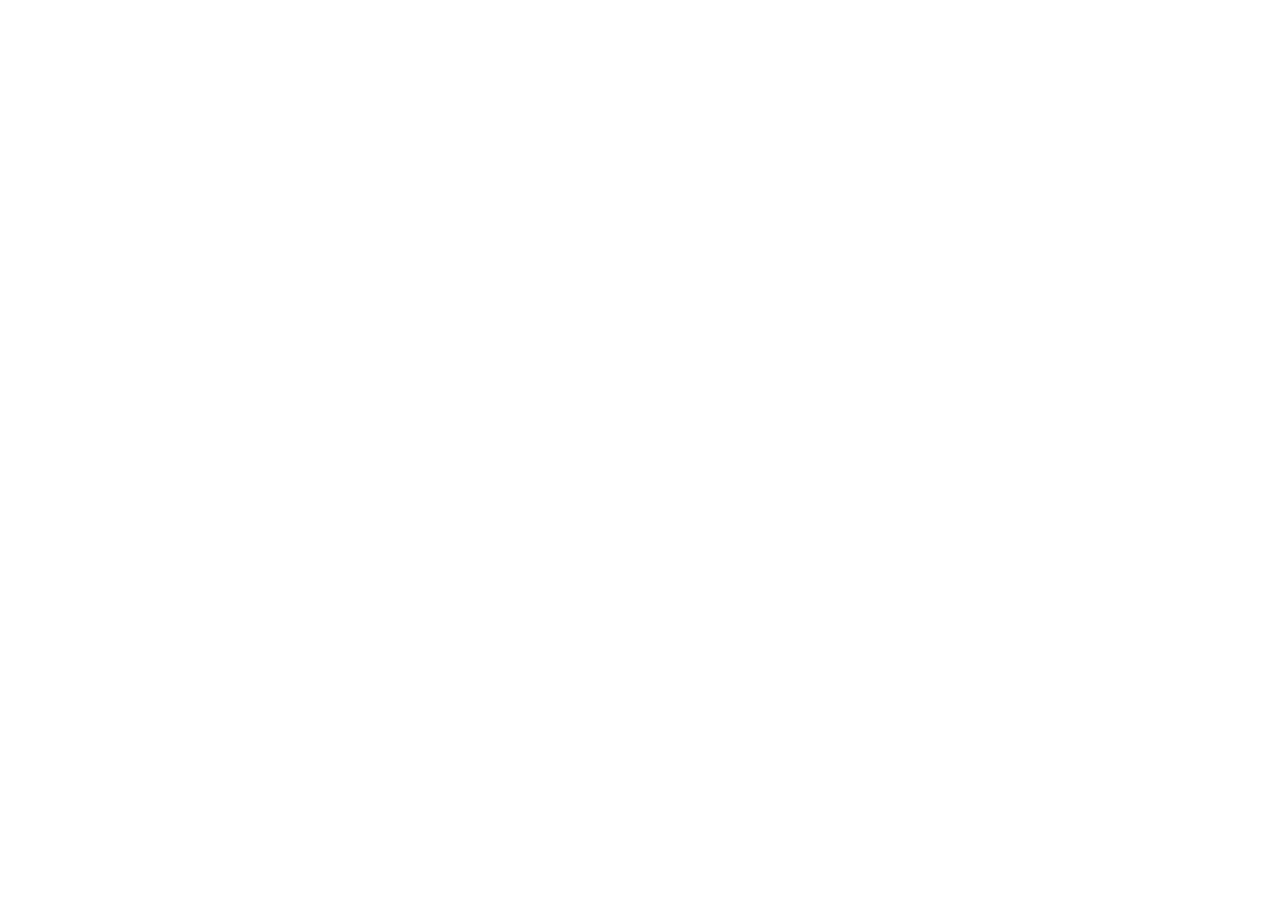
==== index.html @ d81db45f "Initial commit: Setup struktur folder awal" ====
<!DOCTYPE html>
<html lang="en">
<head>
    <meta charset="UTF-8">
    <meta name="viewport" content="width=device-width, initial-scale=1.0">
    <title>OMAH OUTDOOR</title>
</head>
<body>
    
</body>
</html>
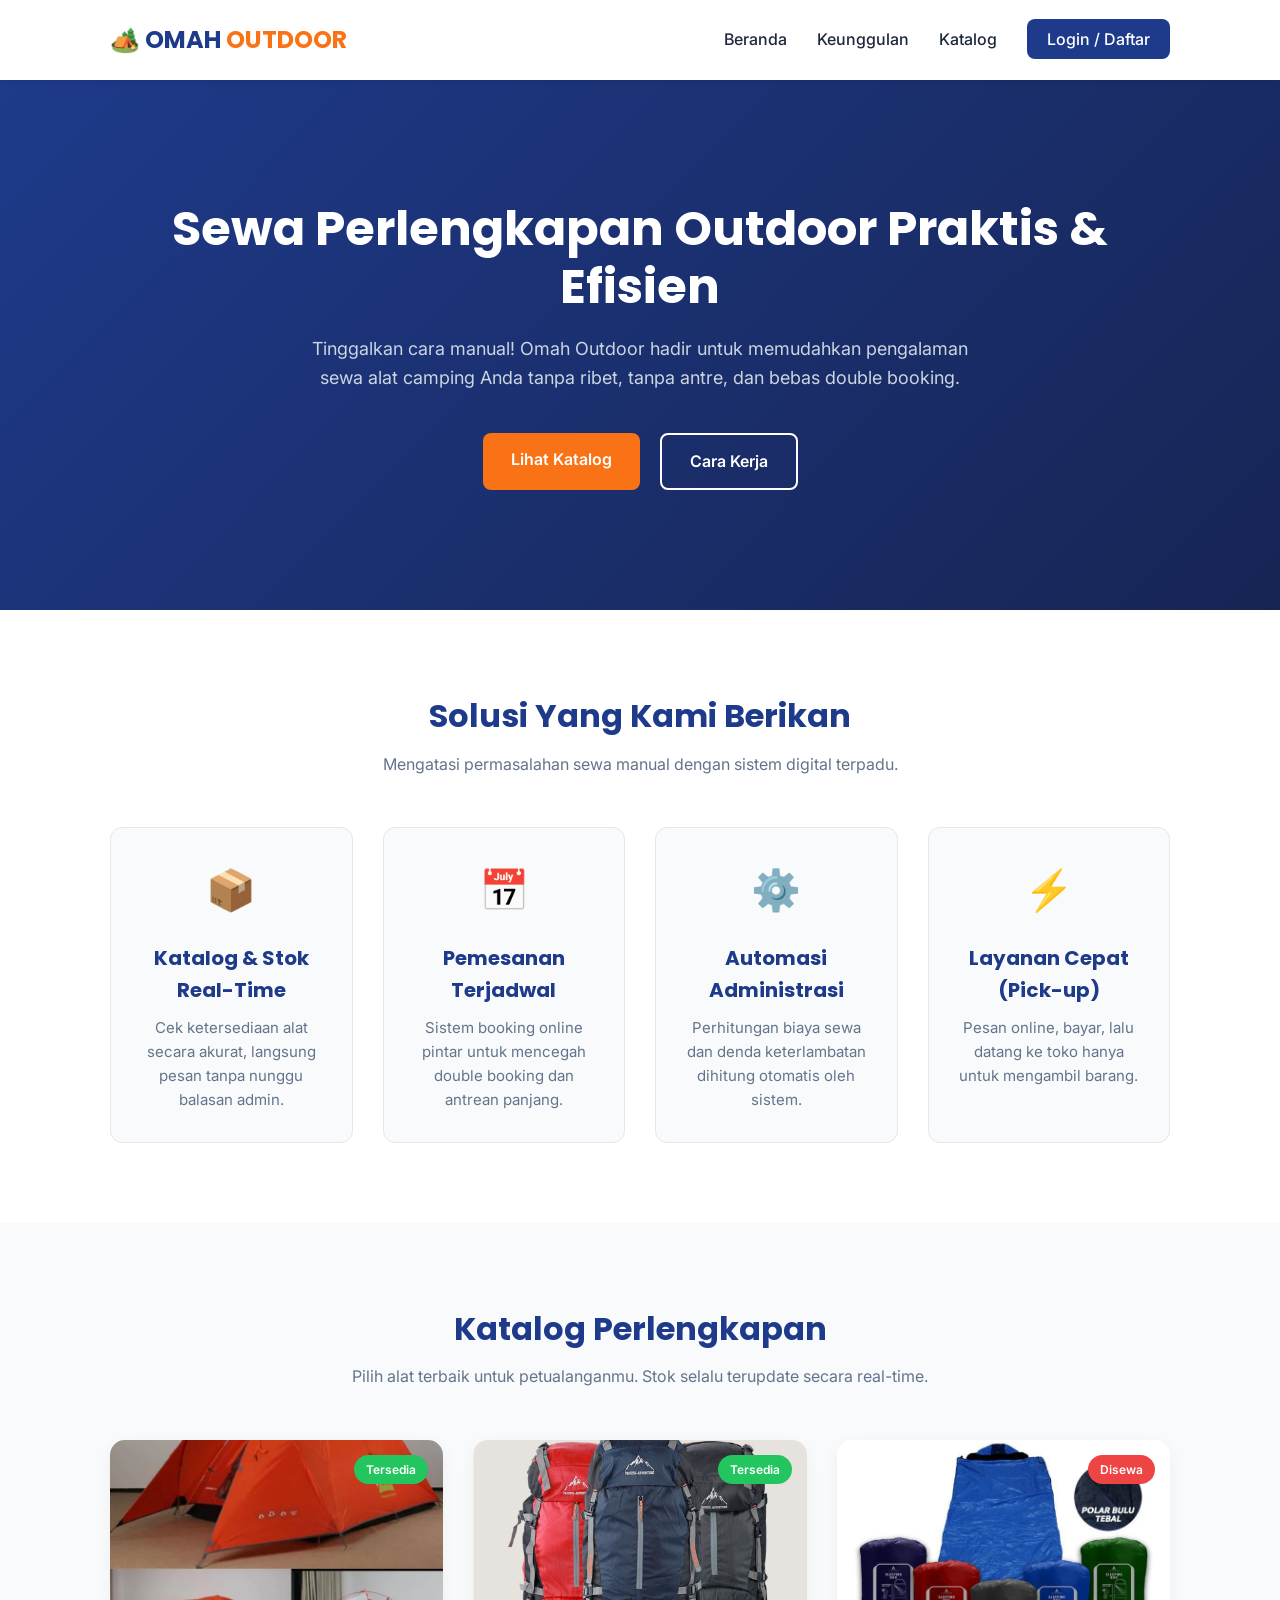
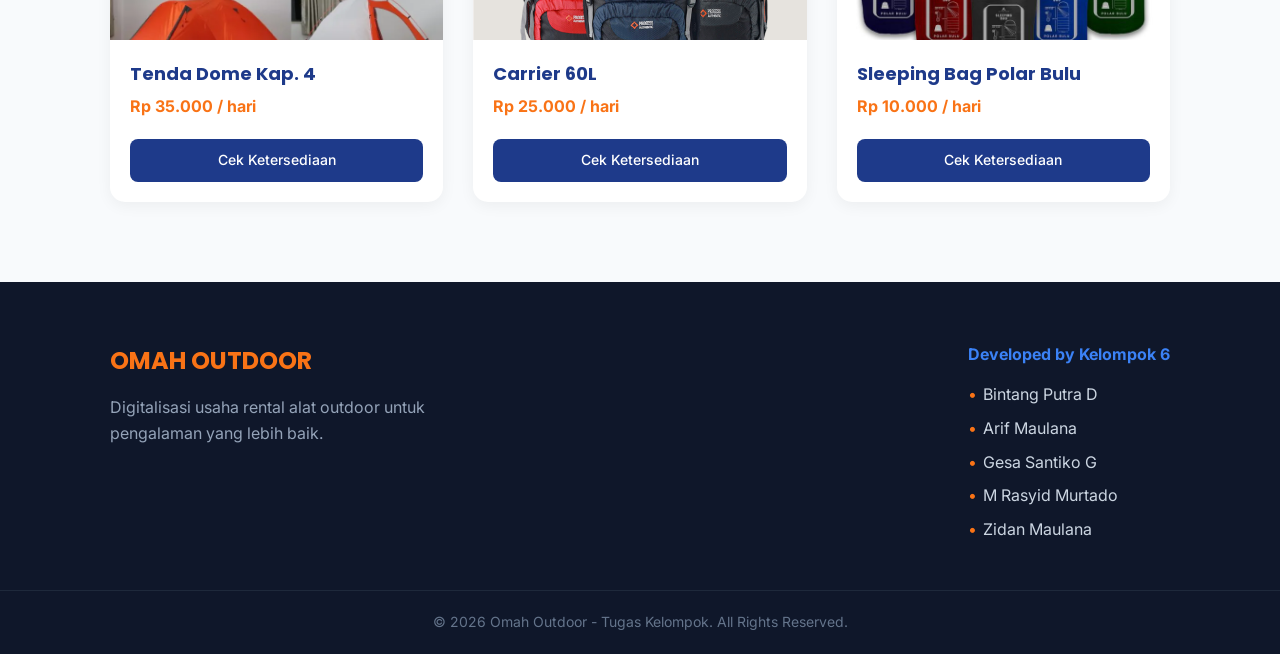
==== commit dbcda45c: "Menyelesaikan struktur utama Landing Page, CSS, dan form Login/Daftar,katalog Perlengkapan" ====
--- a/index.html
+++ b/index.html
@@ -1,11 +1,137 @@
 <!DOCTYPE html>
-<html lang="en">
+<html lang="id">
 <head>
     <meta charset="UTF-8">
     <meta name="viewport" content="width=device-width, initial-scale=1.0">
-    <title>OMAH OUTDOOR</title>
+    <title>Omah Outdoor | Sewa Alat Mudah & Cepat</title>
+    <link rel="stylesheet" href="assets/css/style.css">
+    <link href="https://fonts.googleapis.com/css2?family=Inter:wght@400;500&family=Poppins:wght@600;700&display=swap" rel="stylesheet">
 </head>
 <body>
-    
+
+    <nav class="navbar">
+        <div class="container nav-wrapper">
+            <a href="index.html" class="logo">🏕️ OMAH <span>OUTDOOR</span></a>
+            <ul class="nav-links">
+                <li><a href="#beranda">Beranda</a></li>
+                <li><a href="#solusi">Keunggulan</a></li>
+                <li><a href="#katalog">Katalog</a></li>
+                <li><a href="login.html" class="btn-login">Login / Daftar</a></li>
+            </ul>
+        </div>
+    </nav>
+
+    <header id="beranda" class="hero">
+        <div class="container hero-content">
+            <h1>Sewa Perlengkapan Outdoor Praktis & Efisien</h1>
+            <p>Tinggalkan cara manual! Omah Outdoor hadir untuk memudahkan pengalaman sewa alat camping Anda tanpa ribet, tanpa antre, dan bebas double booking.</p>
+            <div class="hero-buttons">
+                <a href="#katalog" class="btn-primary">Lihat Katalog</a>
+                <a href="#solusi" class="btn-secondary">Cara Kerja</a>
+            </div>
+        </div>
+    </header>
+
+    <section id="solusi" class="features">
+        <div class="container">
+            <div class="section-title">
+                <h2>Solusi Yang Kami Berikan</h2>
+                <p>Mengatasi permasalahan sewa manual dengan sistem digital terpadu.</p>
+            </div>
+            
+            <div class="feature-grid">
+                <div class="feature-card">
+                    <div class="icon">📦</div>
+                    <h3>Katalog & Stok Real-Time</h3>
+                    <p>Cek ketersediaan alat secara akurat, langsung pesan tanpa nunggu balasan admin.</p>
+                </div>
+                <div class="feature-card">
+                    <div class="icon">📅</div>
+                    <h3>Pemesanan Terjadwal</h3>
+                    <p>Sistem booking online pintar untuk mencegah double booking dan antrean panjang.</p>
+                </div>
+                <div class="feature-card">
+                    <div class="icon">⚙️</div>
+                    <h3>Automasi Administrasi</h3>
+                    <p>Perhitungan biaya sewa dan denda keterlambatan dihitung otomatis oleh sistem.</p>
+                </div>
+                <div class="feature-card">
+                    <div class="icon">⚡</div>
+                    <h3>Layanan Cepat (Pick-up)</h3>
+                    <p>Pesan online, bayar, lalu datang ke toko hanya untuk mengambil barang.</p>
+                </div>
+            </div>
+        </div>
+    </section>
+
+    <section id="katalog" class="catalog">
+        <div class="container">
+            <div class="section-title">
+                <h2>Katalog Perlengkapan</h2>
+                <p>Pilih alat terbaik untuk petualanganmu. Stok selalu terupdate secara real-time.</p>
+            </div>
+
+            <div class="product-grid">
+                <div class="product-card">
+                    <div class="product-badge">Tersedia</div>
+                    <div class="product-img">
+                        <img src="assets/images/Tenda Dome Kap. 4.jpg" alt="Tenda Dome" onerror="this.style.display='none'">
+                    </div>
+                    <div class="product-info">
+                        <h3>Tenda Dome Kap. 4</h3>
+                        <p class="price">Rp 35.000 / hari</p>
+                        <a href="login.html" class="btn-check">Cek Ketersediaan</a>
+                    </div>
+                </div>
+
+                <div class="product-card">
+                    <div class="product-badge">Tersedia</div>
+                    <div class="product-img">
+                        <img src="assets/images/Carrier 60L.jpg" alt="Tas Carrier" onerror="this.style.display='none'">
+                    </div>
+                    <div class="product-info">
+                        <h3>Carrier 60L</h3>
+                        <p class="price">Rp 25.000 / hari</p>
+                        <a href="login.html" class="btn-check">Cek Ketersediaan</a>
+                    </div>
+                </div>
+
+                <div class="product-card">
+                    <div class="product-badge busy">Disewa</div>
+                    <div class="product-img">
+                        <img src="assets/images/Sleeping Bag Polar Bulu.jpeg" alt="Sleeping Bag" onerror="this.style.display='none'">
+                    </div>
+                    <div class="product-info">
+                        <h3>Sleeping Bag Polar Bulu</h3>
+                        <p class="price">Rp 10.000 / hari</p>
+                        <a href="login.html" class="btn-check">Cek Ketersediaan</a>
+                    </div>
+                </div>
+            </div>
+        </div>
+    </section>
+
+    <footer class="footer">
+        <div class="container footer-content">
+            <div class="footer-brand">
+                <h3>OMAH OUTDOOR</h3>
+                <p>Digitalisasi usaha rental alat outdoor untuk pengalaman yang lebih baik.</p>
+            </div>
+            <div class="footer-team">
+                <h4>Developed by Kelompok 6</h4>
+                <ul>
+                    <li>Bintang Putra D</li>
+                    <li>Arif Maulana</li>
+                    <li>Gesa Santiko G</li>
+                    <li>M Rasyid Murtado</li>
+                    <li>Zidan Maulana</li>
+                </ul>
+            </div>
+        </div>
+        <div class="footer-bottom">
+            <p>&copy; 2026 Omah Outdoor - Tugas Kelompok. All Rights Reserved.</p>
+        </div>
+    </footer>
+
 </body>
 </html>
--- a/assets/css/style.css
+++ b/assets/css/style.css
@@ -0,0 +1,375 @@
+/* --- RESET & VARIABLES --- */
+:root {
+    --primary-blue: #1e3a8a;
+    --secondary-blue: #3b82f6;
+    --accent-orange: #f97316;
+    --text-dark: #1e293b;
+    --text-light: #64748b;
+    --bg-light: #f8fafc;
+    --white: #ffffff;
+}
+
+* {
+    margin: 0;
+    padding: 0;
+    box-sizing: border-box;
+}
+
+html {
+    scroll-behavior: smooth; 
+}
+
+body {
+    font-family: 'Inter', sans-serif;
+    color: var(--text-dark);
+    background-color: var(--bg-light);
+    line-height: 1.6;
+}
+
+h1, h2, h3, .logo {
+    font-family: 'Poppins', sans-serif;
+}
+
+.container {
+    max-width: 1100px;
+    margin: 0 auto;
+    padding: 0 20px;
+}
+
+/* --- NAVBAR --- */
+.navbar {
+    background-color: var(--white);
+    box-shadow: 0 4px 6px -1px rgba(0, 0, 0, 0.05);
+    position: sticky;
+    top: 0;
+    z-index: 100;
+}
+
+.nav-wrapper {
+    display: flex;
+    justify-content: space-between;
+    align-items: center;
+    height: 80px;
+}
+
+.logo {
+    font-size: 24px;
+    font-weight: 700;
+    text-decoration: none;
+    color: var(--primary-blue);
+}
+
+.logo span {
+    color: var(--accent-orange);
+}
+
+.nav-links {
+    display: flex;
+    list-style: none;
+    gap: 30px;
+    align-items: center;
+}
+
+.nav-links a {
+    text-decoration: none;
+    color: var(--text-dark);
+    font-weight: 500;
+    transition: color 0.3s;
+}
+
+.nav-links a:hover {
+    color: var(--secondary-blue);
+}
+
+.btn-login {
+    background-color: var(--primary-blue);
+    color: var(--white) !important;
+    padding: 10px 20px;
+    border-radius: 8px;
+    transition: background-color 0.3s;
+}
+
+.btn-login:hover {
+    background-color: var(--secondary-blue);
+}
+
+/* --- HERO SECTION --- */
+.hero {
+    background: linear-gradient(135deg, var(--primary-blue) 0%, #172554 100%);
+    color: var(--white);
+    padding: 120px 0;
+    text-align: center;
+}
+
+.hero h1 {
+    font-size: 48px;
+    margin-bottom: 20px;
+    line-height: 1.2;
+}
+
+.hero p {
+    font-size: 18px;
+    max-width: 700px;
+    margin: 0 auto 40px auto;
+    color: #cbd5e1;
+}
+
+.hero-buttons {
+    display: flex;
+    justify-content: center;
+    gap: 20px;
+}
+
+.btn-primary, .btn-secondary {
+    padding: 14px 28px;
+    border-radius: 8px;
+    text-decoration: none;
+    font-weight: 600;
+    transition: all 0.3s;
+}
+
+.btn-primary {
+    background-color: var(--accent-orange);
+    color: var(--white);
+}
+
+.btn-primary:hover {
+    background-color: #172554;
+    transform: translateY(-2px);
+}
+
+.btn-secondary {
+    background-color: transparent;
+    color: var(--white);
+    border: 2px solid var(--white);
+}
+
+.btn-secondary:hover {
+    background-color: var(--white);
+    color: var(--primary-blue);
+}
+
+/* --- FEATURES / SOLUSI --- */
+.features {
+    padding: 80px 0;
+    background-color: var(--white);
+}
+
+.section-title {
+    text-align: center;
+    margin-bottom: 50px;
+}
+
+.section-title h2 {
+    font-size: 32px;
+    color: var(--primary-blue);
+    margin-bottom: 10px;
+}
+
+.section-title p {
+    color: var(--text-light);
+}
+
+.feature-grid {
+    display: grid;
+    grid-template-columns: repeat(auto-fit, minmax(240px, 1fr));
+    gap: 30px;
+}
+
+.feature-card {
+    background-color: var(--bg-light);
+    padding: 30px;
+    border-radius: 12px;
+    text-align: center;
+    border: 1px solid #e2e8f0;
+    transition: transform 0.3s, box-shadow 0.3s;
+}
+
+.feature-card:hover {
+    transform: translateY(-5px);
+    box-shadow: 0 10px 15px -3px rgba(0, 0, 0, 0.1);
+    border-color: var(--secondary-blue);
+}
+
+.feature-card .icon {
+    font-size: 40px;
+    margin-bottom: 20px;
+}
+
+.feature-card h3 {
+    font-size: 20px;
+    margin-bottom: 10px;
+    color: var(--primary-blue);
+}
+
+.feature-card p {
+    color: var(--text-light);
+    font-size: 15px;
+}
+
+/* --- CATALOG SECTION --- */
+.catalog {
+    padding: 80px 0;
+    background-color: var(--bg-light);
+}
+
+.product-grid {
+    display: grid;
+    grid-template-columns: repeat(auto-fit, minmax(280px, 1fr));
+    gap: 30px;
+}
+
+.product-card {
+    background: var(--white);
+    border-radius: 15px;
+    overflow: hidden;
+    box-shadow: 0 4px 15px rgba(0,0,0,0.05);
+    position: relative;
+    transition: transform 0.3s;
+}
+
+.product-card:hover {
+    transform: translateY(-10px);
+}
+
+.product-badge {
+    position: absolute;
+    top: 15px;
+    right: 15px;
+    background: #22c55e;
+    color: white;
+    padding: 5px 12px;
+    border-radius: 20px;
+    font-size: 12px;
+    font-weight: 600;
+}
+
+.product-badge.busy {
+    background: #ef4444;
+}
+
+.product-img {
+    height: 200px;
+    background-color: #e2e8f0;
+    display: flex;
+    justify-content: center;
+    align-items: center;
+}
+
+.product-img img {
+    width: 100%;
+    height: 100%;
+    object-fit: cover;
+}
+
+.product-info {
+    padding: 20px;
+}
+
+.product-info h3 {
+    font-size: 18px;
+    margin-bottom: 5px;
+    color: var(--primary-blue);
+}
+
+.product-info .price {
+    font-weight: 700;
+    color: var(--accent-orange);
+    margin-bottom: 20px;
+}
+
+.btn-check {
+    display: block;
+    text-align: center;
+    background: var(--primary-blue);
+    color: white;
+    text-decoration: none;
+    padding: 10px;
+    border-radius: 8px;
+    font-size: 14px;
+    font-weight: 500;
+    transition: background 0.3s;
+}
+
+.btn-check:hover {
+    background: var(--secondary-blue);
+}
+
+/* --- FOOTER --- */
+.footer {
+    background-color: #0f172a;
+    color: var(--white);
+    padding: 60px 0 20px 0;
+}
+
+.footer-content {
+    display: flex;
+    justify-content: space-between;
+    flex-wrap: wrap;
+    gap: 40px;
+    margin-bottom: 40px;
+}
+
+.footer-brand {
+    max-width: 400px;
+}
+
+.footer-brand h3 {
+    font-size: 24px;
+    margin-bottom: 15px;
+    color: var(--accent-orange);
+}
+
+.footer-brand p {
+    color: #94a3b8;
+}
+
+.footer-team h4 {
+    margin-bottom: 15px;
+    color: var(--secondary-blue);
+}
+
+.footer-team ul {
+    list-style: none;
+    color: #cbd5e1;
+}
+
+.footer-team ul li {
+    margin-bottom: 8px;
+    position: relative;
+    padding-left: 15px;
+}
+
+.footer-team ul li::before {
+    content: "•";
+    color: var(--accent-orange);
+    position: absolute;
+    left: 0;
+}
+
+.footer-bottom {
+    text-align: center;
+    padding-top: 20px;
+    border-top: 1px solid #1e293b;
+    color: #64748b;
+    font-size: 14px;
+}
+
+/* --- RESPONSIVE DESIGN (HP) --- */
+@media (max-width: 768px) {
+    .nav-links {
+        display: none; 
+    }
+    
+    .hero h1 {
+        font-size: 36px;
+    }
+
+    .hero-buttons {
+        flex-direction: column;
+    }
+    
+    .footer-content {
+        flex-direction: column;
+    }
+}
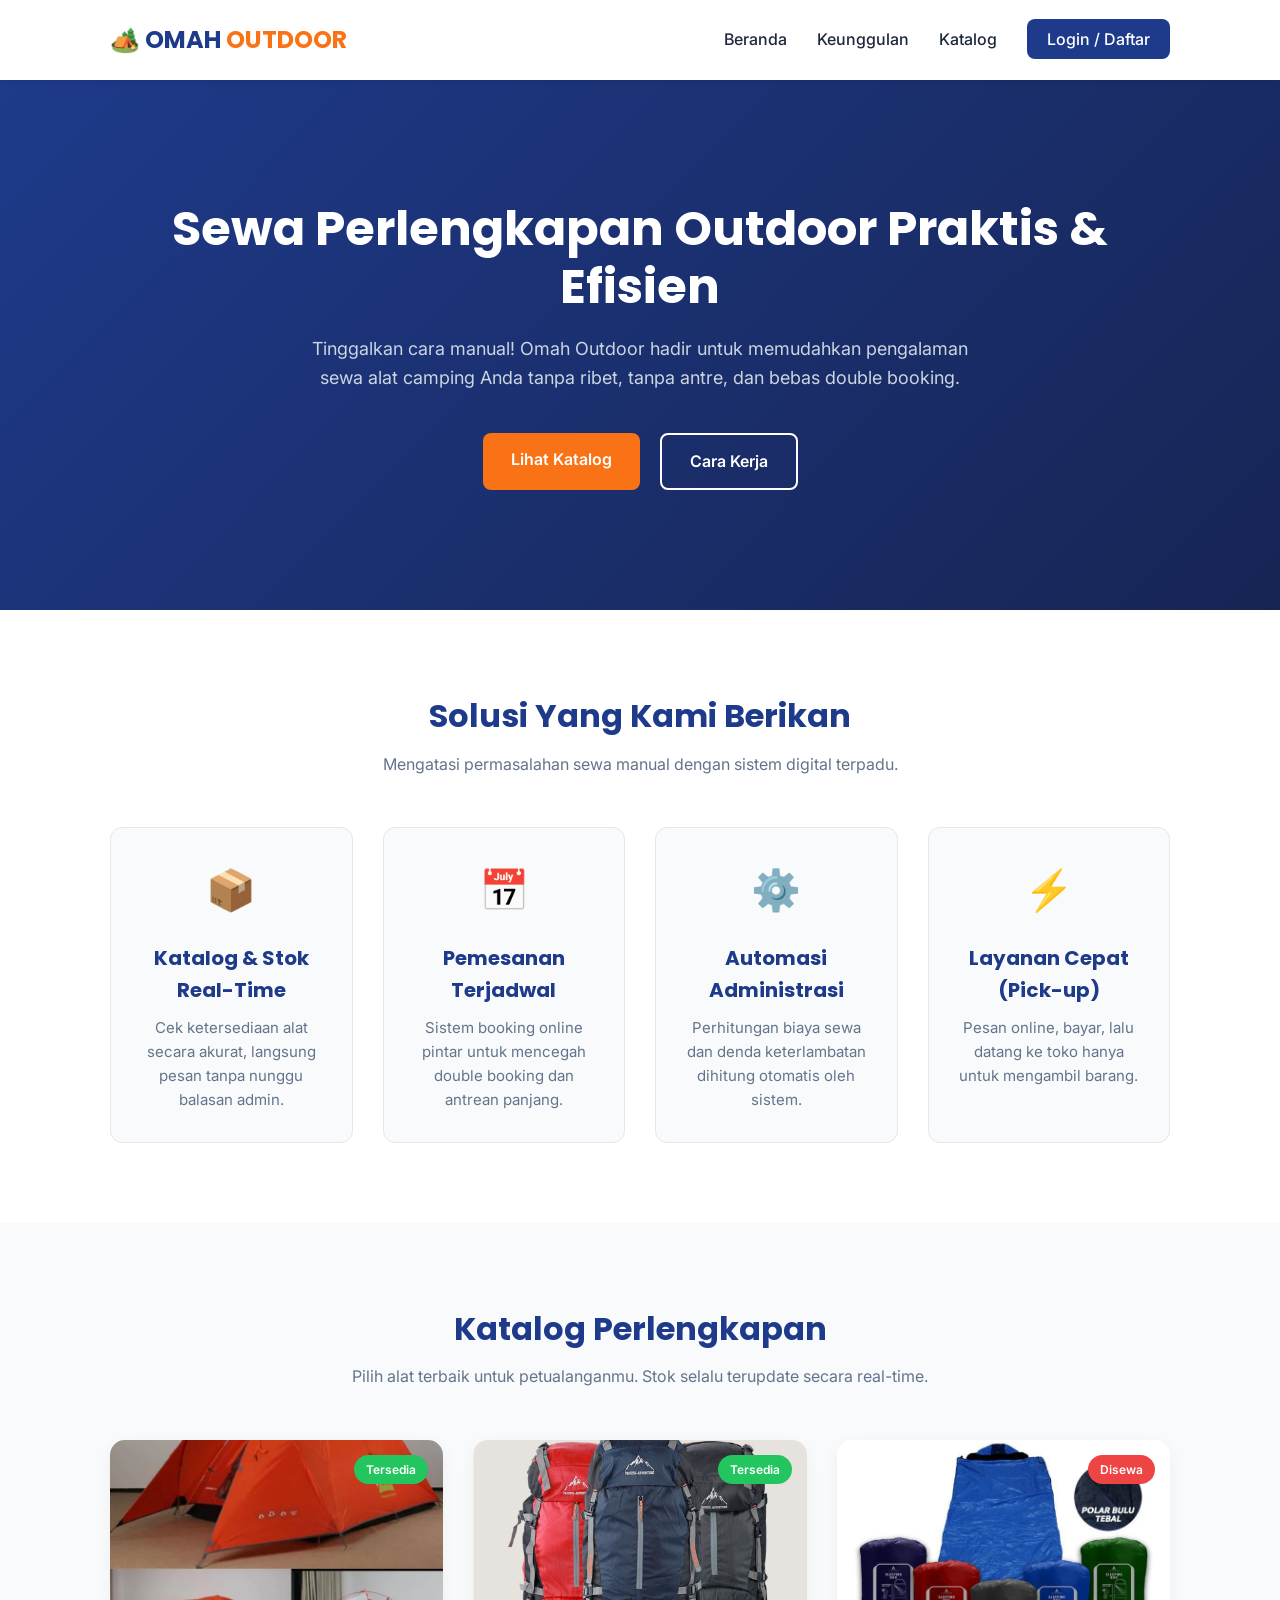
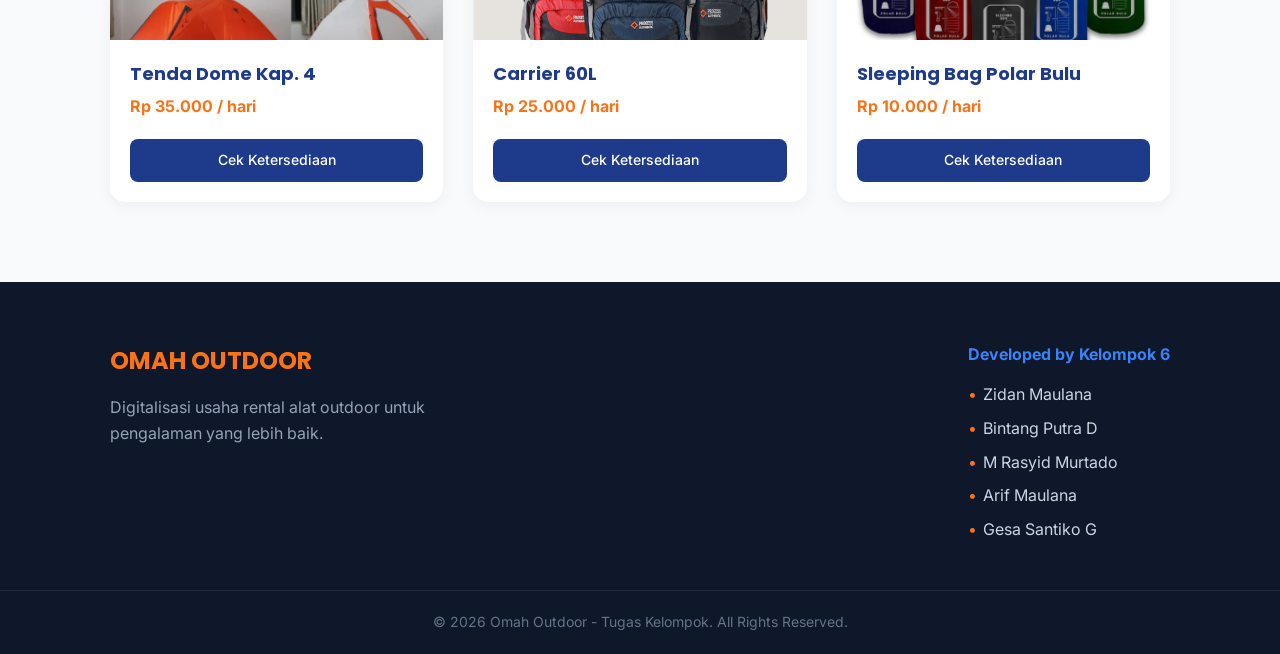
==== commit f2f7b7b6: "menambahkan halaman detail barang untuk tenda" ====
--- a/index.html
+++ b/index.html
@@ -120,11 +120,11 @@
             <div class="footer-team">
                 <h4>Developed by Kelompok 6</h4>
                 <ul>
+                    <li>Zidan Maulana</li>
                     <li>Bintang Putra D</li>
+                    <li>M Rasyid Murtado</li>
                     <li>Arif Maulana</li>
                     <li>Gesa Santiko G</li>
-                    <li>M Rasyid Murtado</li>
-                    <li>Zidan Maulana</li>
                 </ul>
             </div>
         </div>
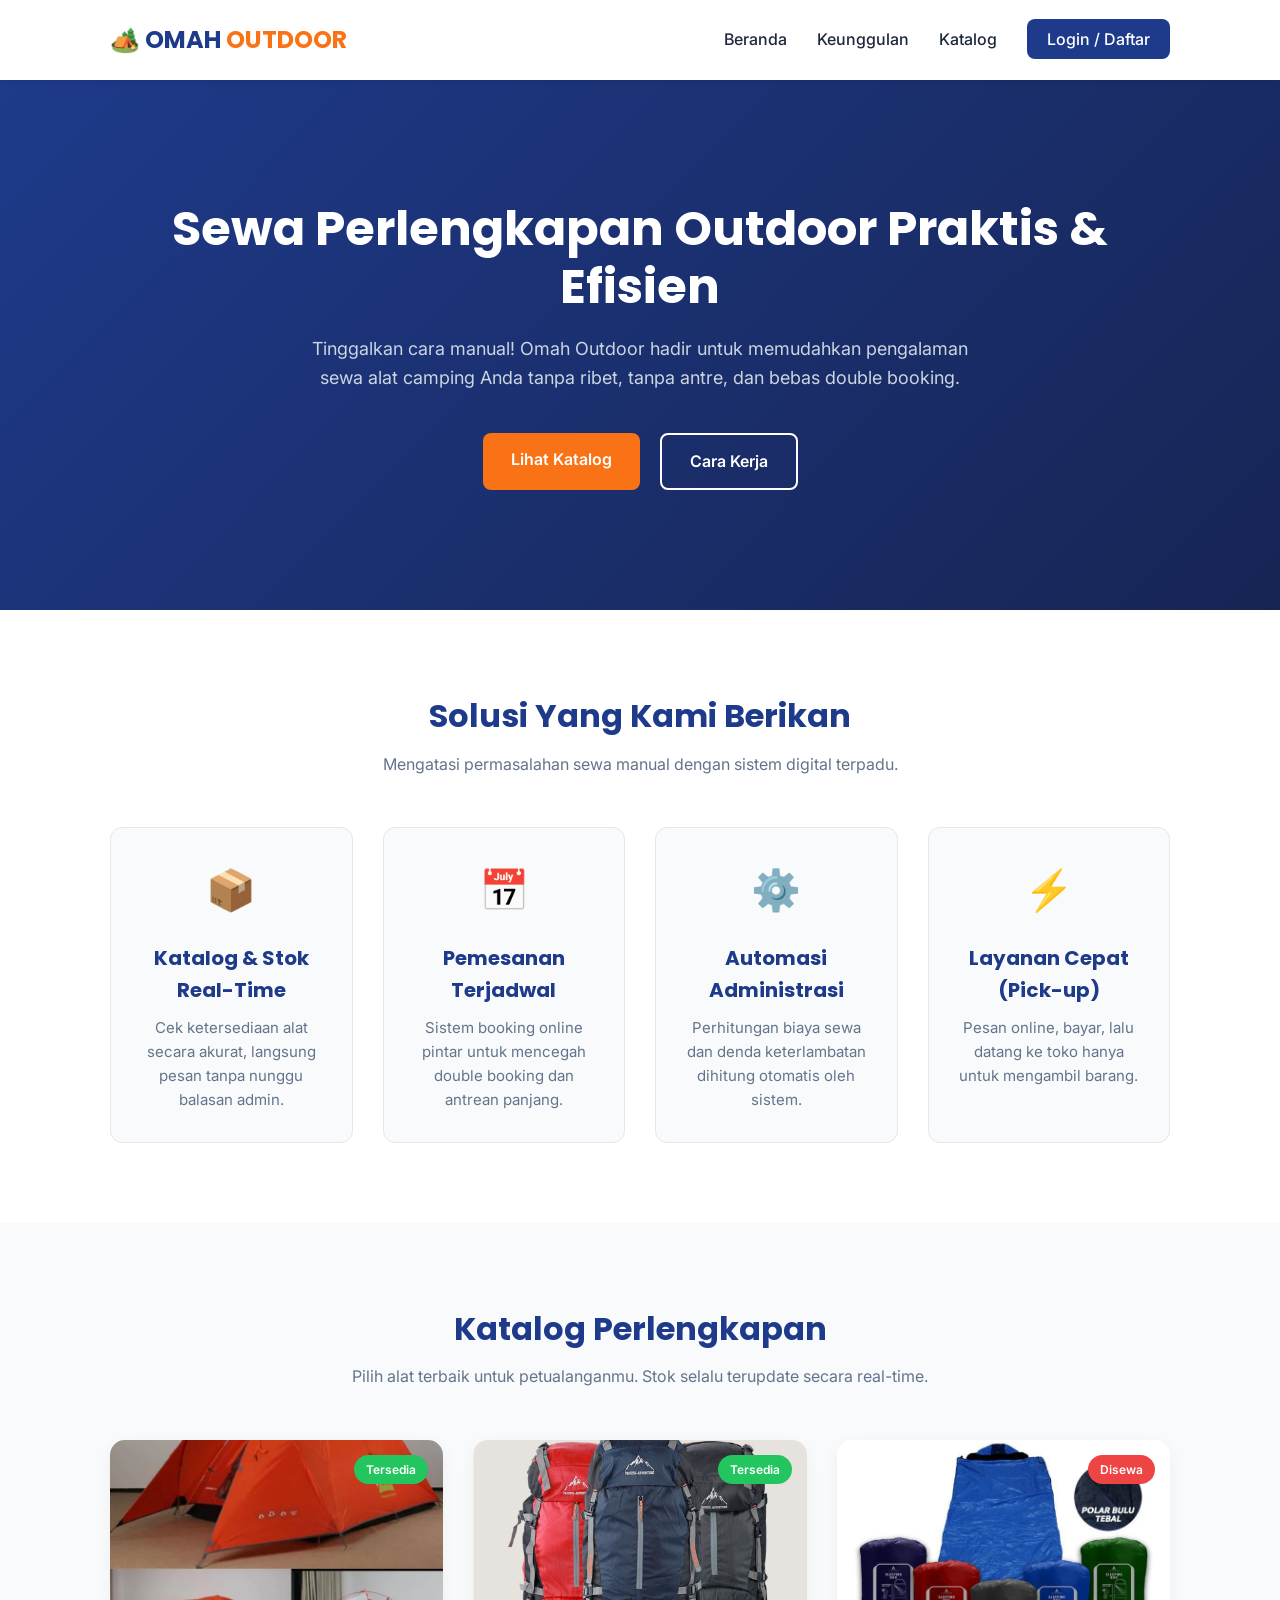
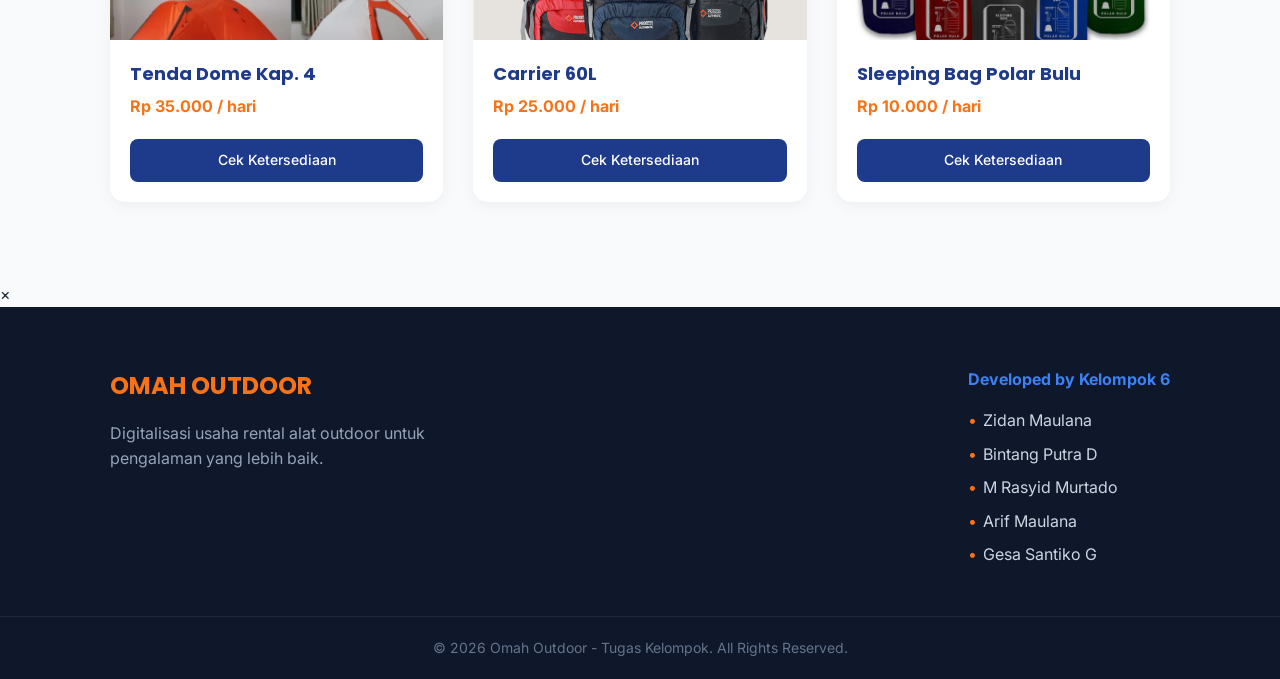
==== commit 1bd9e2ed: "Menambahkan fitur Login, Daftar, dan Database MySQL" ====
--- a/index.html
+++ b/index.html
@@ -4,11 +4,13 @@
     <meta charset="UTF-8">
     <meta name="viewport" content="width=device-width, initial-scale=1.0">
     <title>Omah Outdoor | Sewa Alat Mudah & Cepat</title>
+    <!-- CSS Internal & Google Fonts -->
     <link rel="stylesheet" href="assets/css/style.css">
     <link href="https://fonts.googleapis.com/css2?family=Inter:wght@400;500&family=Poppins:wght@600;700&display=swap" rel="stylesheet">
 </head>
 <body>
 
+    <!-- Navbar -->
     <nav class="navbar">
         <div class="container nav-wrapper">
             <a href="index.html" class="logo">🏕️ OMAH <span>OUTDOOR</span></a>
@@ -16,11 +18,12 @@
                 <li><a href="#beranda">Beranda</a></li>
                 <li><a href="#solusi">Keunggulan</a></li>
                 <li><a href="#katalog">Katalog</a></li>
-                <li><a href="login.html" class="btn-login">Login / Daftar</a></li>
+                <li><a href="login.php" class="btn-login">Login / Daftar</a></li>
             </ul>
         </div>
     </nav>
 
+    <!-- Hero Section -->
     <header id="beranda" class="hero">
         <div class="container hero-content">
             <h1>Sewa Perlengkapan Outdoor Praktis & Efisien</h1>
@@ -32,6 +35,7 @@
         </div>
     </header>
 
+    <!-- Solusi Section (Keunggulan) -->
     <section id="solusi" class="features">
         <div class="container">
             <div class="section-title">
@@ -40,22 +44,23 @@
             </div>
             
             <div class="feature-grid">
-                <div class="feature-card">
+                <!-- Klik kartu untuk memicu fungsi openModal di script.js -->
+                <div class="feature-card" onclick="openModal('katalog')">
                     <div class="icon">📦</div>
                     <h3>Katalog & Stok Real-Time</h3>
                     <p>Cek ketersediaan alat secara akurat, langsung pesan tanpa nunggu balasan admin.</p>
                 </div>
-                <div class="feature-card">
+                <div class="feature-card" onclick="openModal('jadwal')">
                     <div class="icon">📅</div>
                     <h3>Pemesanan Terjadwal</h3>
                     <p>Sistem booking online pintar untuk mencegah double booking dan antrean panjang.</p>
                 </div>
-                <div class="feature-card">
+                <div class="feature-card" onclick="openModal('automasi')">
                     <div class="icon">⚙️</div>
                     <h3>Automasi Administrasi</h3>
                     <p>Perhitungan biaya sewa dan denda keterlambatan dihitung otomatis oleh sistem.</p>
                 </div>
-                <div class="feature-card">
+                <div class="feature-card" onclick="openModal('pickup')">
                     <div class="icon">⚡</div>
                     <h3>Layanan Cepat (Pick-up)</h3>
                     <p>Pesan online, bayar, lalu datang ke toko hanya untuk mengambil barang.</p>
@@ -64,6 +69,7 @@
         </div>
     </section>
 
+    <!-- Katalog Section -->
     <section id="katalog" class="catalog">
         <div class="container">
             <div class="section-title">
@@ -72,6 +78,7 @@
             </div>
 
             <div class="product-grid">
+                <!-- Produk 1 -->
                 <div class="product-card">
                     <div class="product-badge">Tersedia</div>
                     <div class="product-img">
@@ -84,6 +91,7 @@
                     </div>
                 </div>
 
+                <!-- Produk 2 -->
                 <div class="product-card">
                     <div class="product-badge">Tersedia</div>
                     <div class="product-img">
@@ -96,6 +104,7 @@
                     </div>
                 </div>
 
+                <!-- Produk 3 -->
                 <div class="product-card">
                     <div class="product-badge busy">Disewa</div>
                     <div class="product-img">
@@ -111,6 +120,17 @@
         </div>
     </section>
 
+    <!-- Struktur Modal (Pop-up) -->
+    <div id="featureModal" class="modal">
+        <div class="modal-content">
+            <span class="close-btn" onclick="closeModal()">&times;</span>
+            <div id="modal-body">
+                <!-- Konten akan diisi oleh script.js -->
+            </div>
+        </div>
+    </div>
+
+    <!-- Footer -->
     <footer class="footer">
         <div class="container footer-content">
             <div class="footer-brand">
@@ -133,5 +153,7 @@
         </div>
     </footer>
 
+    <!-- PEMANGGILAN JAVASCRIPT EKSTERNAL -->
+    <script src="assets/js/script.js"></script>
 </body>
 </html>
